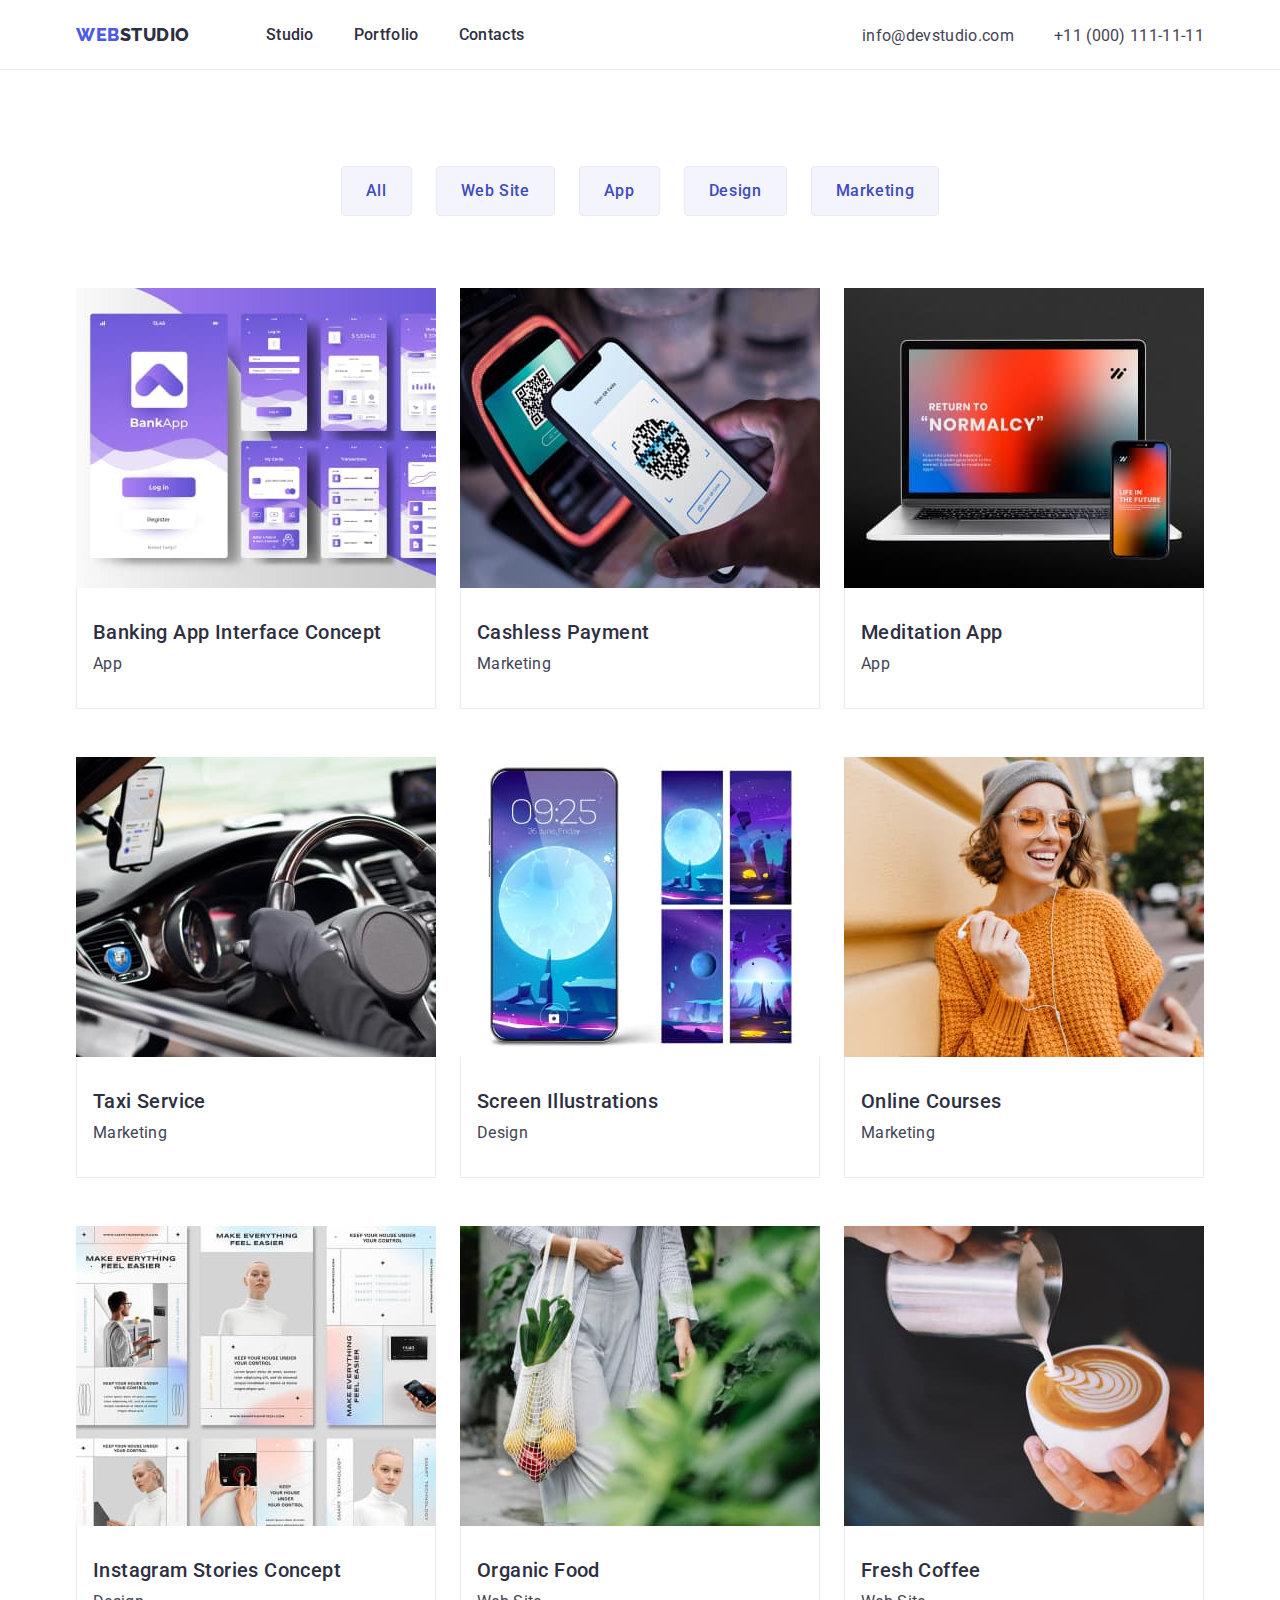
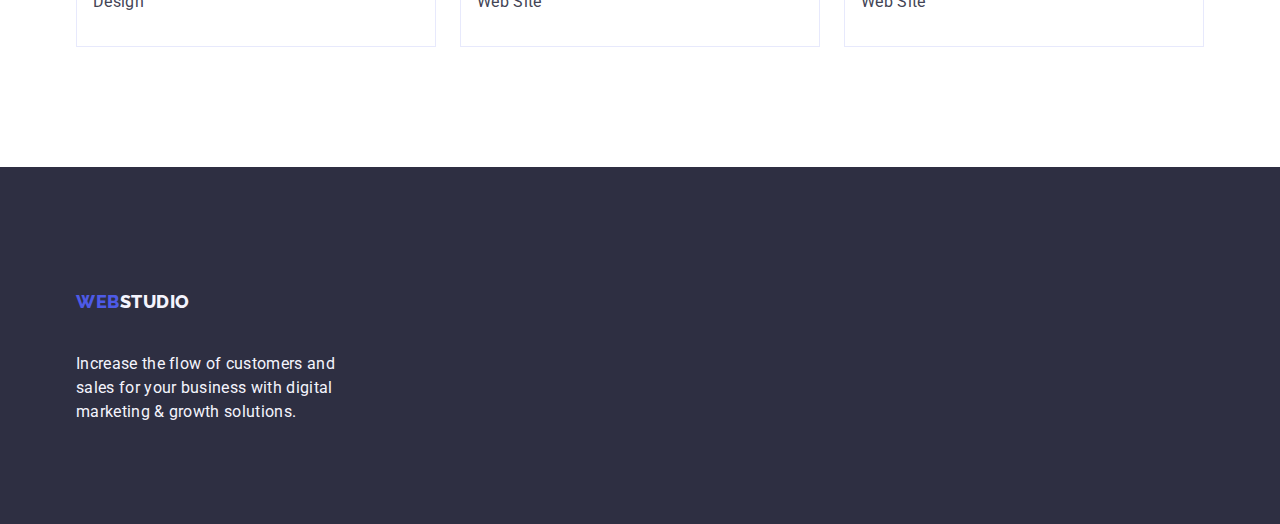
==== portfolio.html @ 2bf7cf78 "Initial commit" ====
<!DOCTYPE html>
<html lang="en">
<head>
    <meta charset="UTF-8">
    <meta name="viewport" content="width=device-width, initial-scale=1.0">
    <title>Document</title>
    <link rel="stylesheet" href="https://cdnjs.cloudflare.com/ajax/libs/modern-normalize/2.0.0/modern-normalize.min.css">
    <link rel="preconnect" href="https://fonts.googleapis.com">
    <link rel="preconnect" href="https://fonts.gstatic.com" crossorigin>
    <link rel="stylesheet" href="./css/styles.css">
    <link href="https://fonts.googleapis.com/css2?family=Raleway:wght@700&family=Roboto:wght@400;500;700;900&display=swap" rel="stylesheet">
</head>
<body>

    <header class="header">
        <div class="header-div container">
            <nav class="nav">
                <a href="./" class="logo link">Web<span class="span">Studio</span></a>
                <ul class="list-header">
                    <li><a href="./index.html" class="first link">Studio</a></li>
                    <li><a href="./portfolio.html" class="first link">Portfolio</a></li>
                    <li><a href="" class="first link">Contacts</a></li>
                </ul>
            </nav>
            <address class="address">
                <ul class="list-header">
                    <li><a href="mailto:info@devstudio.com" class="contact link">info@devstudio.com</a></li>
                    <li><a href="tel:+110001111111" class="contact link">+11 (000) 111-11-11</a></li>
                </ul>
            </address>
        </div>
    </header>
   <main>
    <section class="section-portfolio">
        <div class="container">
        <h1 class="visually-hidden">123</h1>
    <ul class="list-one-p">
        <li><button type="button" class="button-p">All</button></li>
        <li><button type="button" class="button-p">Web Site</button></li>
        <li><button type="button" class="button-p">App</button></li>
        <li><button type="button" class="button-p">Design</button></li>
        <li><button type="button" class="button-p">Marketing</button></li>
    </ul>

    <ul class="list-two-p">
        <li class="li-portfolio"><a href="" class="link"><img src="./images/portfolio/portfolio1.jpg" alt="purple page with login to bank" width="360" height="300"><div class="portfolio-div"><h2 class="heading-portfolio">Banking App Interface Concept</h2><p class="paragraph-portfolio">App</p></div></a></li>
        <li class="li-portfolio"><a href="" class="link"><img src="./images/portfolio/portfolio2.jpg" alt="payment by phone via barcode" width="360" height="300"><div class="portfolio-div"><h2 class="heading-portfolio">Cashless Payment</h2><p class="paragraph-portfolio">Marketing</p></div></a></li>
        <li class="li-portfolio"><a href="" class="link"><img src="./images/portfolio/portfolio3.jpg" alt="laptop with red wallpaper" width="360" height="300"><div class="portfolio-div"><h2 class="heading-portfolio">Meditation App</h2><p class="paragraph-portfolio">App</p></div></a></li>
        <li class="li-portfolio"><a href="" class="link"><img src="./images/portfolio/portfolio4.jpg" alt="taxi car with GPS" width="360" height="300"><div class="portfolio-div"><h2 class="heading-portfolio">Taxi Service</h2><p class="paragraph-portfolio">Marketing</p></div></a></li>
        <li class="li-portfolio"><a href="" class="link"><img src="./images/portfolio/portfolio5.jpg" alt="smartphone with the moon on the wallpaper" width="360" height="300"><div class="portfolio-div"><h2 class="heading-portfolio">Screen Illustrations</h2><p class="paragraph-portfolio">Design</p></div></a></li>
        <li class="li-portfolio"><a href="" class="link"><img src="./images/portfolio/portfolio6.jpg" alt="smiling girl in orange sweater" width="360" height="300"><div class="portfolio-div"><h2 class="heading-portfolio">Online Courses</h2><p class="paragraph-portfolio">Marketing</p></div></a></li>
        <li class="li-portfolio"><a href="" class="link"><img src="./images/portfolio/portfolio7.jpg" alt="instagram stories concept" width="360" height="300"><div class="portfolio-div"><h2 class="heading-portfolio">Instagram Stories Concept</h2><p class="paragraph-portfolio">Design</p></div></a></li>
        <li class="li-portfolio"><a href="" class="link"><img src="./images/portfolio/portfolio8.jpg" alt="girl dressed in white with a bag of vegetables" width="360" height="300"><div class="portfolio-div"><h2 class="heading-portfolio">Organic Food</h2><p class="paragraph-portfolio">Web Site</p></div></a></li>
        <li class="li-portfolio"><a href="" class="link"><img src="./images/portfolio/portfolio9.jpg" alt="pouring milk into coffee" width="360" height="300"><div class="portfolio-div"><h2 class="heading-portfolio">Fresh Coffee</h2><p class="paragraph-portfolio">Web Site</p></div></a></li>
    </ul>
        </div>
    </section>
</main>
    <footer class="footer">
        <div class="container">
            <a href="/" class="logo link link-footer">Web<span class="span-footer">Studio</span></a>
            <p class="footer-paragraph">Increase the flow of customers and sales for your business with digital marketing &
                growth solutions.</p>
        </div>
    </footer>
     </body>
</html>
---- css/styles.css ----
:root {
--color-logo:#4d5ae5;
--color-section1:#2e2f42;
--color-footer:#F4F4FD;
--color-paragraph:#434455;
--color-portfolio:#e7e9fc;
--color-menu-p:#404BBF;
}
body{
  font-family:"Roboto", sans-serif;
  color: #434455;
  background-color: #FFFFFF;
}
ul,
ol {
  list-style: none;
  margin: 0;
  padding-left: 0;
}
* {
  margin: 0;
  padding: 0;
}
.container {
  margin: 0 auto;
  padding: 0 15px;
  max-width: 1158px;
}
.list {
  list-style: none;
  margin: 0;
  padding-left: 0;
}
.list-header{
  display: flex;
  gap: 40px;
}
.list-one-p{
justify-content: center;
display: flex;
gap: 24px;
margin-bottom: 72px;
}
.list-two-p{
  display: flex;
  flex-wrap:wrap;
  column-gap: 24px;
  row-gap:48px;
}
.logo{
font-family: "Raleway", sans-serif;
font-weight: 800;
font-size: 18px;
line-height: 1.17;
letter-spacing: 0.03em;
text-transform: uppercase;
color: var(--color-logo);
margin-right: 76px;
}
.li-portfolio{
  width: calc((100% - 48px)/3);
}
.section-two-list{
  gap: 24px;
  display: flex;
}
.section-three-list{
  display: flex;
  gap: 24px;
}
.section-two-li{
  width: calc((100% - 72px)/4);
}
.section-threeli{
  width: calc((100% - 48px)/3);
}
.section-three{
  padding-bottom: 120px;
}
.first:hover{
  color:#404bbf;
}
.first:focus{
  color:#404bbf;
}
.first{
  font-weight: 500;
  font-size: 16px;
  line-height: 1.5;
  letter-spacing: 0.02em;
  color:#2e2f42;
}
.li-one{
  background-color: #FFFFFF;
}
.address{
  font-style: normal;
  margin-top: 24px;
  margin-left: auto;
}
.heading-three{
  font-size: 36px;
  line-height: 1.11;
  text-align: center;
  letter-spacing: 0.02em;
  text-transform: capitalize;
  color:#2e2f42;
  margin-bottom: 72px;
}
.span{
  color: #2e2f42;
}
.span-footer{
color:#f4f4fd;
}
.footer-paragraph{
  line-height: 1.5;
  color: var(--color-footer);
  letter-spacing: 0.02em; 
  max-width: 264px;
}
.link{
  text-decoration: none; 
  padding: 24px 0;
}
.link-footer{
  display: inline-block;
  margin-bottom: 16px;
}
.contact{
  font-size: 16px;
  line-height: 1.5;
  letter-spacing: 0.02em;
  color:#434455;
  text-decoration: none;
}
.contact:hover{
  color:#404bbf
}
.contact:focus{
  color:#404bbf;
}
.filter-button :hover
.filter-button :focus{
background-color: var(--color-example);
}
.section-first{
  background-color: var(--color-section1);
  padding: 188px 0;
}
.section-second{
  padding: 120px 0;
}
.section-four{
  background-color: #F4F4FD;
  padding: 120px 0;
}
.section-four-li{
  width: calc((100%-72px)/4);
  border-radius: 0px 0px 4px 4px;
}
.section-four-list{
  display: flex;
  gap: 24px;
}
.section-portfolio{
  padding-top: 96px;
  padding-bottom: 120px;
} 

.heading-one{
  font-size: 56px;
  line-height: 1.07;
  text-align: center;
  letter-spacing: 0.02em;
  color: #FFFFFF;
  max-width: 496px;
  margin: 0 auto;
}
.heading-two{
  font-weight: 500;
  font-size: 20px;
  line-height: 1.2;
  letter-spacing: 0.02em;
  color:#2e2f42;
  margin-bottom: 8px;
}
.heading-four{
  font-size: 36px;
  line-height: 1.11;
  text-align: center;
  letter-spacing: 0.02em;
  text-transform: capitalize;
  color:#2e2f42;
  margin-bottom: 72px;

}
.heading-fife{
  font-weight: 500;
  font-size: 20px;
  line-height: 1.2;
  letter-spacing: 0.02em;
  color:#2e2f42;
  text-align: center;
  margin-bottom: 8px;
}
.heading-portfolio{
  font-weight: 500;
  font-size: 20px;
  line-height: 1.2;
  letter-spacing: 0.02em;
  color: var(--color-section1);
  margin-bottom: 8px;
}
.paragraph-one{
  font-size: 16px;
  line-height: 1.5;
  letter-spacing: 0.02em;
}
.paragraph-two{
font-size: 16px;
line-height: 1.5;
letter-spacing: 0.02em;
text-align: center;
}
.paragraph-portfolio{
  font-size: 16px;
  line-height: 1.5;
  letter-spacing: 0.02em;
  color: var(--color-paragraph);
}
.button{
  background-color: var(--color-logo);
  font-family: "Roboto",sans-serif;
  font-weight: 500;
  font-size: 16px;
  line-height: 1.5;
  letter-spacing: 0.04em;
  color: #FFFFFF;
  cursor: pointer;
  display: block;
  min-width: 169px;
  height: 56px;
  border: none;
  border-radius: 4px;
  margin: 0 auto;
  margin-top: 60px;
}
.button:hover{
  background-color: #404BBF;
}
.button:focus{
  background-color: #404BBF;
}

.filter-button{
font-family: "Roboto",sans-serif;
font-weight: 500;
font-size:16px;
line-height: 1.5;
letter-spacing: 0.04em;
color: var(--color-logo);
background-color: var(--color-footer);
cursor: pointer;
}
.filter-button:hover{
  color:#FFFFFF;
  background-color: #404BBF;
}
.filter-button:focus{
  color:#FFFFFF;
  background-color: #404BBF;
}
.button-p{
  padding: 12px 24px;
  border: 1px solid var(--color-portfolio);
  border-radius: 4px;
  cursor: pointer;
  color: var(--color-menu-p);
  background-color: var(--color-footer);
  font-family: "Roboto",sans-serif;
  font-weight: 500;
  font-size: 16px;
  line-height: 24px;
  letter-spacing: 0.04em;
  text-align: center;
}
.button-p:hover{
  border: 1px solid transparent;
  background-color: var(--color-menu-p);
  color: #FFFFFF;
}
.button-p:focus{
  border: 1px solid transparent;
}
.footer{
  background-color: #2e2f42;
  padding: 100px 0;
}
img{
  display: block;
}
.header{
  border-bottom: 1px solid #e7e9fc;
}
.header-div{
  display: flex;
  width:1158px;
  margin:0 auto;
  padding: 0 15px;
}
.nav{
  display: flex;
  align-items: center;
}
.visually-hidden{
  position: absolute;
  width: 1px;
  height: 1px;
  margin: -1px;
  border: 0;
  padding: 0;
  white-space: nowrap;
  clip-path: inset(100%);
  clip: rect(0 0 0 0);
  overflow: hidden;
}
.div-four{
padding: 32px 0px;
background-color: #FFFFFF;
border-radius: 0px 0px 4px 4px;
gap: 32px;
}
.portfolio-div{
  padding: 32px 16px;
  border: 1px solid var(--color-portfolio);
  border-top: none;
}
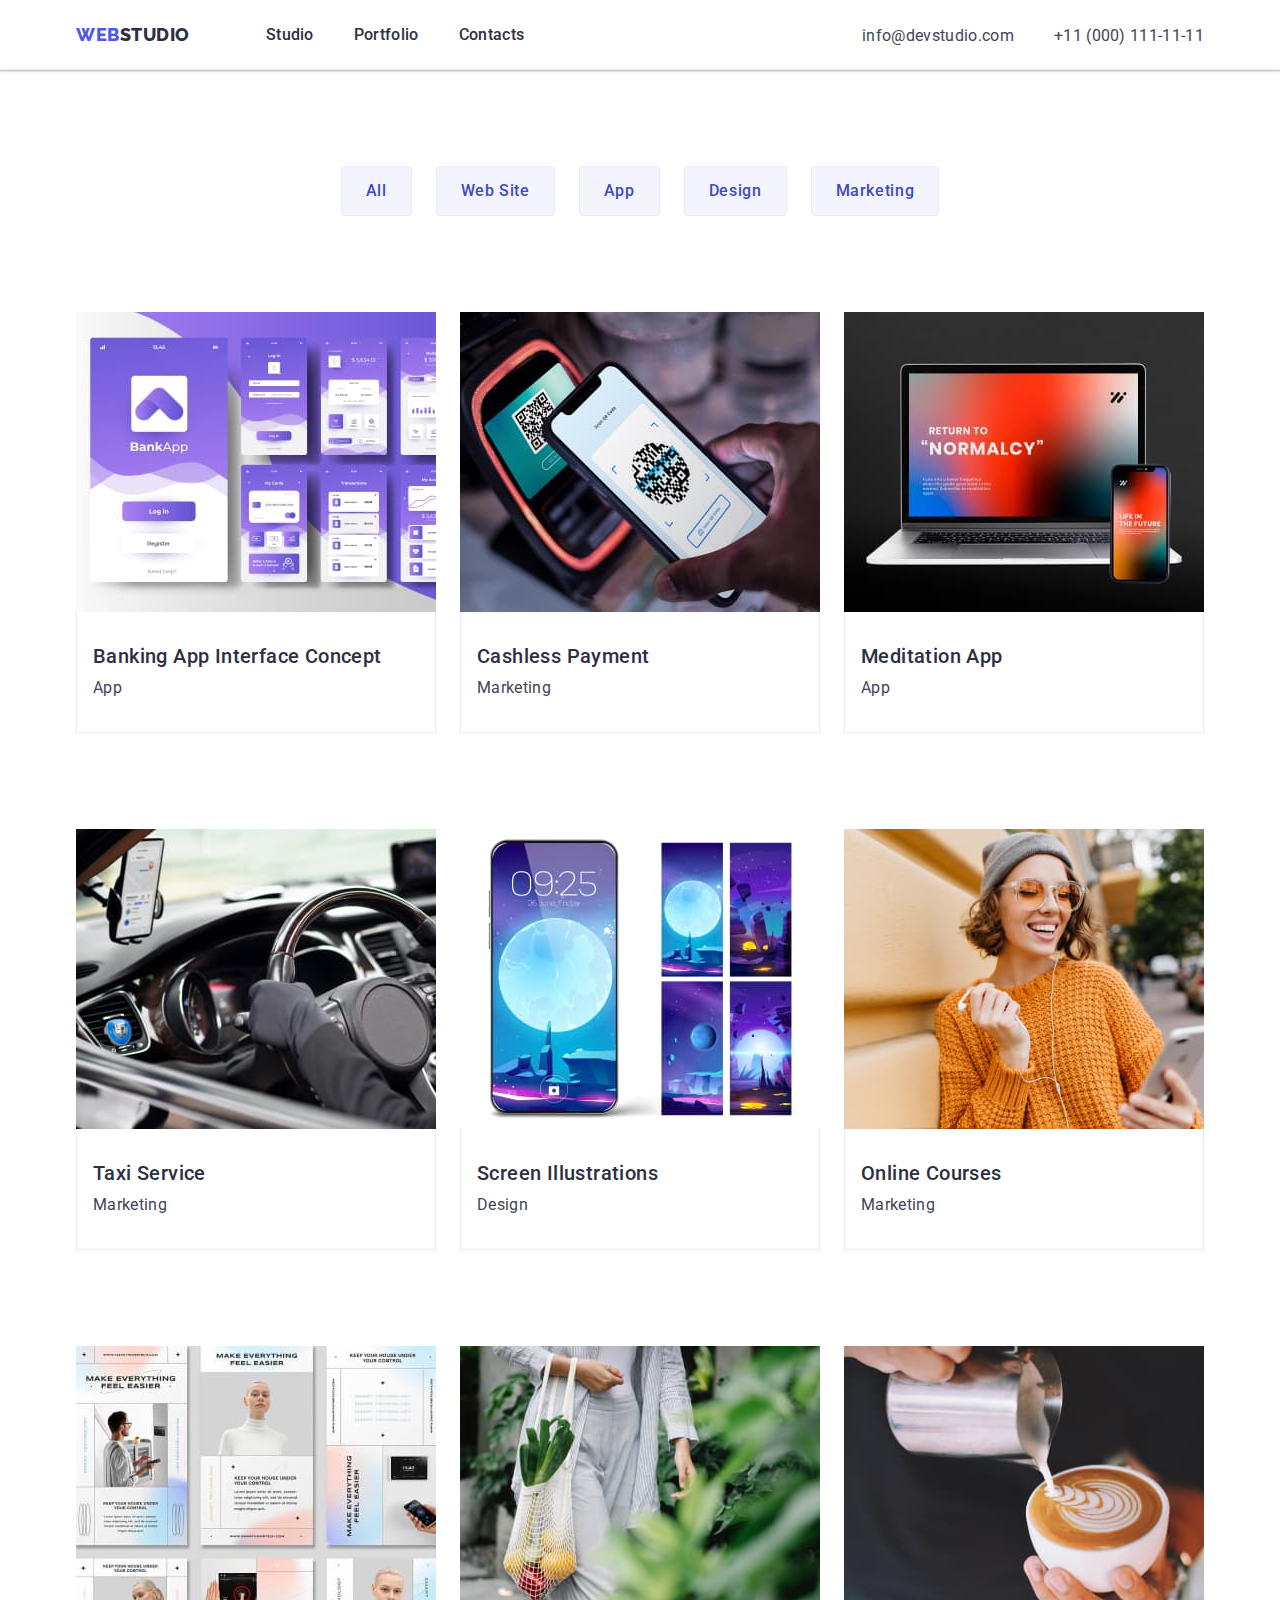
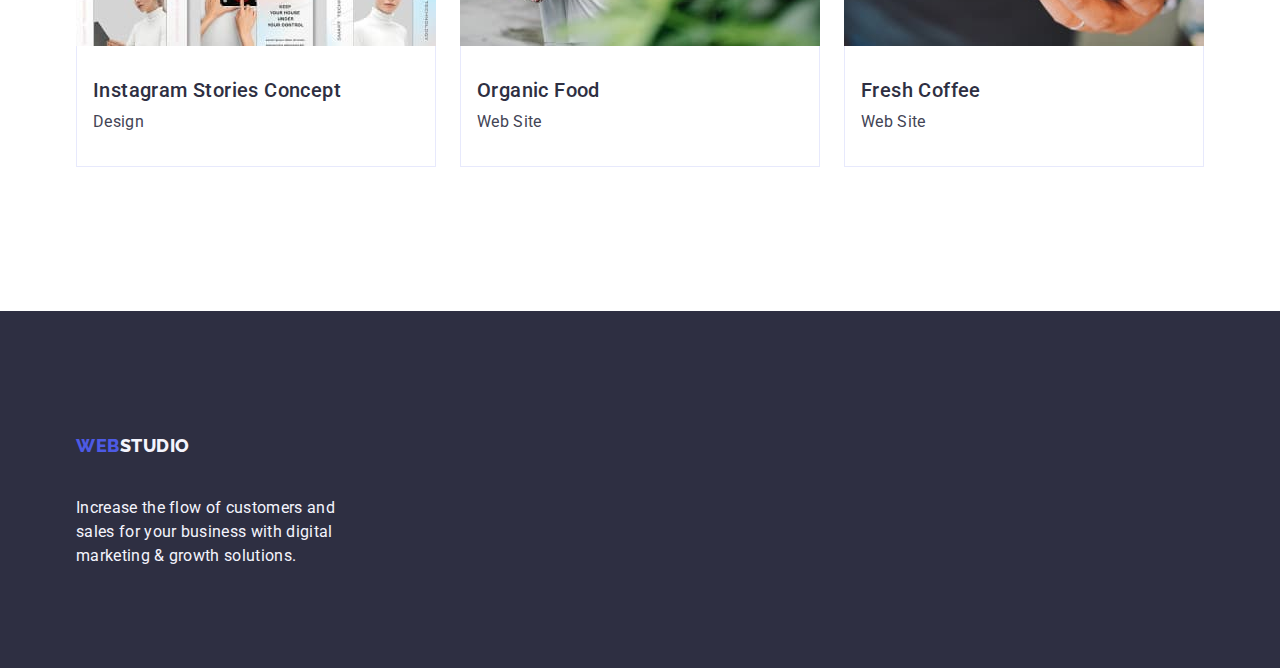
==== commit 5a050ea2: "122" ====
--- a/portfolio.html
+++ b/portfolio.html
@@ -43,15 +43,15 @@
     </ul>
 
     <ul class="list-two-p">
-        <li class="li-portfolio"><a href="" class="link"><img src="./images/portfolio/portfolio1.jpg" alt="purple page with login to bank" width="360" height="300"><div class="portfolio-div"><h2 class="heading-portfolio">Banking App Interface Concept</h2><p class="paragraph-portfolio">App</p></div></a></li>
-        <li class="li-portfolio"><a href="" class="link"><img src="./images/portfolio/portfolio2.jpg" alt="payment by phone via barcode" width="360" height="300"><div class="portfolio-div"><h2 class="heading-portfolio">Cashless Payment</h2><p class="paragraph-portfolio">Marketing</p></div></a></li>
-        <li class="li-portfolio"><a href="" class="link"><img src="./images/portfolio/portfolio3.jpg" alt="laptop with red wallpaper" width="360" height="300"><div class="portfolio-div"><h2 class="heading-portfolio">Meditation App</h2><p class="paragraph-portfolio">App</p></div></a></li>
-        <li class="li-portfolio"><a href="" class="link"><img src="./images/portfolio/portfolio4.jpg" alt="taxi car with GPS" width="360" height="300"><div class="portfolio-div"><h2 class="heading-portfolio">Taxi Service</h2><p class="paragraph-portfolio">Marketing</p></div></a></li>
-        <li class="li-portfolio"><a href="" class="link"><img src="./images/portfolio/portfolio5.jpg" alt="smartphone with the moon on the wallpaper" width="360" height="300"><div class="portfolio-div"><h2 class="heading-portfolio">Screen Illustrations</h2><p class="paragraph-portfolio">Design</p></div></a></li>
-        <li class="li-portfolio"><a href="" class="link"><img src="./images/portfolio/portfolio6.jpg" alt="smiling girl in orange sweater" width="360" height="300"><div class="portfolio-div"><h2 class="heading-portfolio">Online Courses</h2><p class="paragraph-portfolio">Marketing</p></div></a></li>
-        <li class="li-portfolio"><a href="" class="link"><img src="./images/portfolio/portfolio7.jpg" alt="instagram stories concept" width="360" height="300"><div class="portfolio-div"><h2 class="heading-portfolio">Instagram Stories Concept</h2><p class="paragraph-portfolio">Design</p></div></a></li>
-        <li class="li-portfolio"><a href="" class="link"><img src="./images/portfolio/portfolio8.jpg" alt="girl dressed in white with a bag of vegetables" width="360" height="300"><div class="portfolio-div"><h2 class="heading-portfolio">Organic Food</h2><p class="paragraph-portfolio">Web Site</p></div></a></li>
-        <li class="li-portfolio"><a href="" class="link"><img src="./images/portfolio/portfolio9.jpg" alt="pouring milk into coffee" width="360" height="300"><div class="portfolio-div"><h2 class="heading-portfolio">Fresh Coffee</h2><p class="paragraph-portfolio">Web Site</p></div></a></li>
+        <li class="li-portfolio"><a href="" class="link link-p"><img src="./images/portfolio/portfolio1.jpg" alt="purple page with login to bank" width="360" height="300"><div class="portfolio-div"><h2 class="heading-portfolio">Banking App Interface Concept</h2><p class="paragraph-portfolio">App</p></div></a></li>
+        <li class="li-portfolio"><a href="" class="link link-p"><img src="./images/portfolio/portfolio2.jpg" alt="payment by phone via barcode" width="360" height="300"><div class="portfolio-div"><h2 class="heading-portfolio">Cashless Payment</h2><p class="paragraph-portfolio">Marketing</p></div></a></li>
+        <li class="li-portfolio"><a href="" class="link link-p"><img src="./images/portfolio/portfolio3.jpg" alt="laptop with red wallpaper" width="360" height="300"><div class="portfolio-div"><h2 class="heading-portfolio">Meditation App</h2><p class="paragraph-portfolio">App</p></div></a></li>
+        <li class="li-portfolio"><a href="" class="link link-p"><img src="./images/portfolio/portfolio4.jpg" alt="taxi car with GPS" width="360" height="300"><div class="portfolio-div"><h2 class="heading-portfolio">Taxi Service</h2><p class="paragraph-portfolio">Marketing</p></div></a></li>
+        <li class="li-portfolio"><a href="" class="link link-p"><img src="./images/portfolio/portfolio5.jpg" alt="smartphone with the moon on the wallpaper" width="360" height="300"><div class="portfolio-div"><h2 class="heading-portfolio">Screen Illustrations</h2><p class="paragraph-portfolio">Design</p></div></a></li>
+        <li class="li-portfolio"><a href="" class="link link-p"><img src="./images/portfolio/portfolio6.jpg" alt="smiling girl in orange sweater" width="360" height="300"><div class="portfolio-div"><h2 class="heading-portfolio">Online Courses</h2><p class="paragraph-portfolio">Marketing</p></div></a></li>
+        <li class="li-portfolio"><a href="" class="link link-p"><img src="./images/portfolio/portfolio7.jpg" alt="instagram stories concept" width="360" height="300"><div class="portfolio-div"><h2 class="heading-portfolio">Instagram Stories Concept</h2><p class="paragraph-portfolio">Design</p></div></a></li>
+        <li class="li-portfolio"><a href="" class="link link-p"><img src="./images/portfolio/portfolio8.jpg" alt="girl dressed in white with a bag of vegetables" width="360" height="300"><div class="portfolio-div"><h2 class="heading-portfolio">Organic Food</h2><p class="paragraph-portfolio">Web Site</p></div></a></li>
+        <li class="li-portfolio"><a href="" class="link link-p"><img src="./images/portfolio/portfolio9.jpg" alt="pouring milk into coffee" width="360" height="300"><div class="portfolio-div"><h2 class="heading-portfolio">Fresh Coffee</h2><p class="paragraph-portfolio">Web Site</p></div></a></li>
     </ul>
         </div>
     </section>
--- a/css/styles.css
+++ b/css/styles.css
@@ -5,6 +5,8 @@
 --color-paragraph:#434455;
 --color-portfolio:#e7e9fc;
 --color-menu-p:#404BBF;
+--section-fife:#8e8f99;
+--color-footer-div:#FFFFFF;
 }
 body{
   font-family:"Roboto", sans-serif;
@@ -147,6 +149,12 @@
 .section-first{
   background-color: var(--color-section1);
   padding: 188px 0;
+  background-image: linear-gradient(rgba(46, 47, 66, 0.7), rgba(46, 47, 66, 0.7)), url(../images/img-name.jpg);
+  max-width: 1440px;
+  background-repeat: no-repeat;
+  background-position: center;
+  background-size: cover;
+  margin: 0 auto;
 }
 .section-second{
   padding: 120px 0;
@@ -158,6 +166,9 @@
 .section-four-li{
   width: calc((100%-72px)/4);
   border-radius: 0px 0px 4px 4px;
+  box-shadow: 0px 1px 6px rgba(46, 47, 66, 0.08),
+    0px 1px 1px rgba(46, 47, 66, 0.16),
+    0px 2px 1px rgba(46, 47, 66, 0.08);
 }
 .section-four-list{
   display: flex;
@@ -289,9 +300,15 @@
   border: 1px solid transparent;
   background-color: var(--color-menu-p);
   color: #FFFFFF;
+  box-shadow: 0px 3px 1px rgba(0, 0, 0, 0.1),
+    0px 2px 1px rgba(0, 0, 0, 0.08),
+    0px 2px 2px rgba(0, 0, 0, 0.12);;
 }
 .button-p:focus{
   border: 1px solid transparent;
+  box-shadow: 0px 3px 1px rgba(0, 0, 0, 0.1),
+    0px 2px 1px rgba(0, 0, 0, 0.08),
+    0px 2px 2px rgba(0, 0, 0, 0.12);;
 }
 .footer{
   background-color: #2e2f42;
@@ -302,6 +319,9 @@
 }
 .header{
   border-bottom: 1px solid #e7e9fc;
+  box-shadow: 0px 2px 1px rgba(46, 47, 66, 0.08),
+    0px 1px 1px rgba(46, 47, 66, 0.16),
+    0px 1px 6px rgba(46, 47, 66, 0.08);
 }
 .header-div{
   display: flex;
@@ -336,3 +356,97 @@
   border: 1px solid var(--color-portfolio);
   border-top: none;
 }
+.div-section-two{
+  display: flex;
+  align-items: center;
+  justify-content: center;
+  height: 112px;
+  background-color: #f4f4fd;
+  border-radius: 4px;
+  margin-bottom: 8px;
+}
+.section-four-svg{
+display: flex;
+justify-content: center;
+gap: 24px;
+}
+.section-four-svg-li{
+  width: 40px;
+  height: 40px;
+  margin-top: 10px;
+}
+.link-svg{
+  width: 100%;
+  height: 100%;
+  background-color: var(--color-logo);
+  border-radius: 50%;
+  display: flex;
+  align-items: center;
+  justify-content: center;
+}
+.link-svg:hover{
+  background-color: #404bbf;
+}
+.link-svg:focus{
+background-color: #404bbf;
+}
+.svg-li{
+  fill: var(--color-footer);
+}
+.section-five{
+  padding-top: 120px;
+  padding-bottom: 120px;
+}
+.heading-fife-s{
+  font-size: 36px;
+  line-height: 1.11;
+  color: var(--color-section1);
+  margin-bottom: 72px;
+  text-align: center;
+}
+.ul-section-fife{
+  display: flex;
+  gap: 24px;
+}
+.li-fife-section{
+  width: calc((100% - 120px) /6 );
+  height: 88px;
+}
+.link-section-fife{
+  width: 100%;
+  height: 100%;
+  border: 1px solid #8e8f99;
+  border-radius: 4px;
+  display: flex;
+  align-items: center;
+  justify-content: center;
+  color: var(--section-fife);
+}
+.link-section-fife:hover{
+  border-color: #404bbf;
+  color: #404bbf;
+}
+.link-section-fife:focus{
+  border-color: #404bbf;
+  color: #404bbf;
+}
+.svg-section-fife{
+  fill: currentColor;
+}
+.div-footer{
+  display: flex;
+  align-items: baseline;
+}
+.link-p{
+  display: block;
+}
+.link-p:hover{
+  box-shadow: 0px 1px 6px rgba(46, 47, 66, 0.08),
+    0px 1px 1px rgba(46, 47, 66, 0.16),
+    0px 2px 1px rgba(46, 47, 66, 0.08);;
+}
+.link-p:focus{
+  box-shadow: 0px 1px 6px rgba(46, 47, 66, 0.08),
+    0px 1px 1px rgba(46, 47, 66, 0.16),
+    0px 2px 1px rgba(46, 47, 66, 0.08);;
+}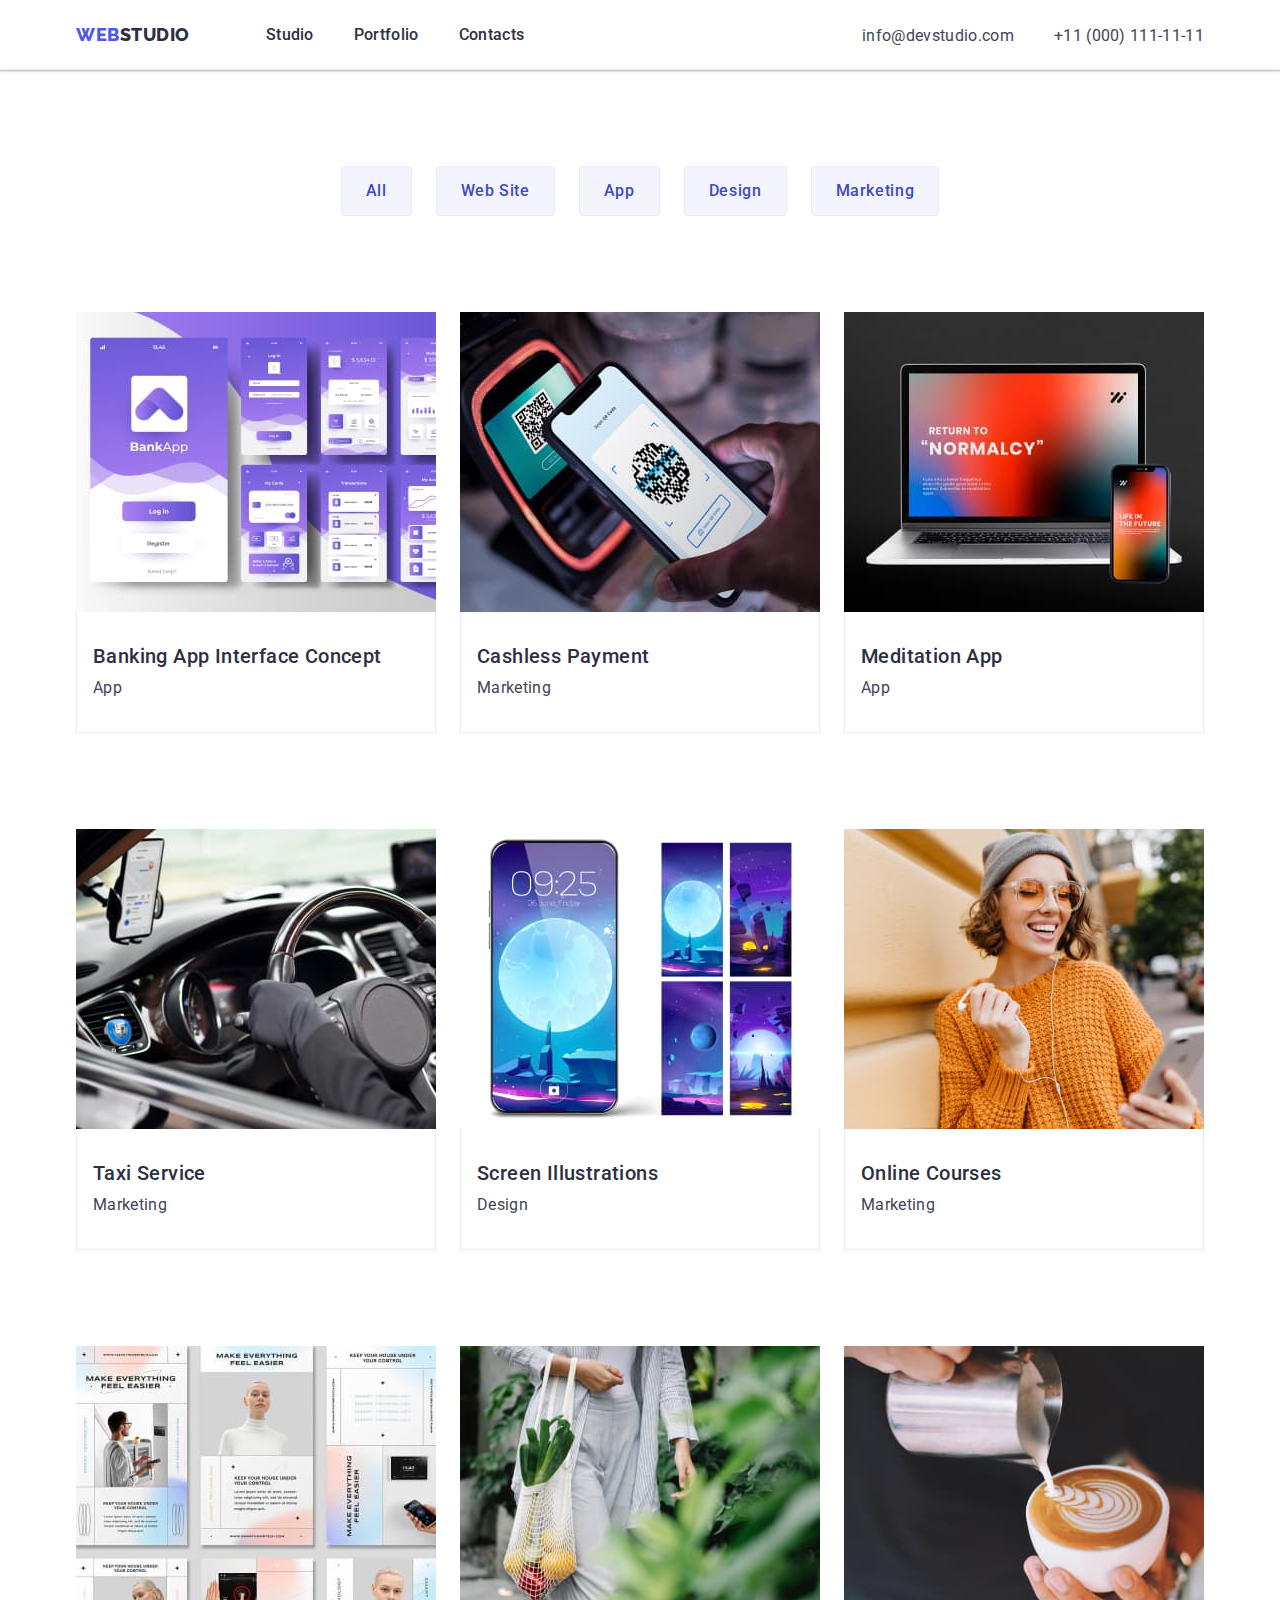
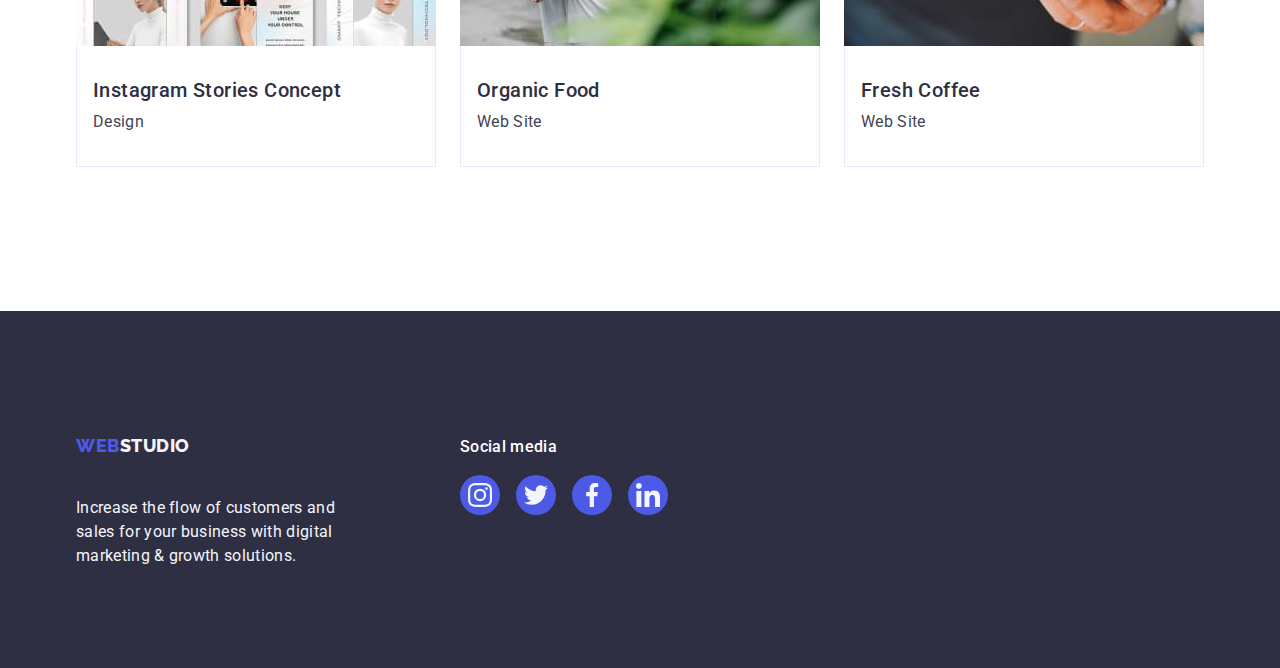
==== commit 5d0f9933: "123" ====
--- a/portfolio.html
+++ b/portfolio.html
@@ -57,10 +57,41 @@
     </section>
 </main>
     <footer class="footer">
-        <div class="container">
-            <a href="/" class="logo link link-footer">Web<span class="span-footer">Studio</span></a>
-            <p class="footer-paragraph">Increase the flow of customers and sales for your business with digital marketing &
-                growth solutions.</p>
+        <div class="container div-footer-main">
+            <div class="div-footer-one">
+                <a href="/" class="logo link link-footer">Web<span class="span-footer">Studio</span></a>
+                <p class="footer-paragraph">Increase the flow of customers and sales for your business with digital
+                    marketing & growth solutions.</p>
+            </div>
+            <div>
+                <p class="paragraph-footer-one">Social media</p>
+                <ul class="ul-footer">
+                    <li class="li-footer"><a href="" class="link-footer-ul">
+                            <svg width="24" height="24" class="svg-footer">
+                                <use href="./images/icons.svg#icon-instagram-2">
+                                </use>
+                            </svg>
+                        </a></li>
+                    <li class="li-footer"><a href="" class="link-footer-ul">
+                            <svg width="24" height="24" class="svg-footer">
+                                <use href="./images/icons.svg#icon-twitter-1">
+                                </use>
+                            </svg>
+                        </a></li>
+                    <li class="li-footer"><a href="" class="link-footer-ul">
+                            <svg width="24" height="24" class="svg-footer">
+                                <use href="./images/icons.svg#icon-facebook-1">
+                                </use>
+                            </svg>
+                        </a></li>
+                    <li class="li-footer"><a href="" class="link-footer-ul">
+                            <svg width="24" height="24" class="svg-footer">
+                                <use href="./images/icons.svg#icon-linkedin-1">
+                                </use>
+                            </svg>
+                        </a></li>
+                </ul>
+            </div>
         </div>
     </footer>
      </body>
--- a/css/styles.css
+++ b/css/styles.css
@@ -433,7 +433,7 @@
 .svg-section-fife{
   fill: currentColor;
 }
-.div-footer{
+.div-footer-main{
   display: flex;
   align-items: baseline;
 }
@@ -449,4 +449,41 @@
   box-shadow: 0px 1px 6px rgba(46, 47, 66, 0.08),
     0px 1px 1px rgba(46, 47, 66, 0.16),
     0px 2px 1px rgba(46, 47, 66, 0.08);;
+}
+.div-footer-one{
+  margin-right: 120px;
+}
+.paragraph-footer-one{
+  font-weight: 500;
+  font-size: 16px;
+  line-height: 1.5;
+  letter-spacing: 0.02em;
+  color: var(--color-footer-div);
+  margin-bottom: 16px;
+}
+.ul-footer{
+  display: flex;
+  gap: 16px;
+}
+.li-footer{
+  height: 40px;
+  width: 40px;
+}
+.link-footer-ul{
+  width: 100%;
+  height: 100%;
+  background-color: var(--color-logo);
+  border-radius: 50%;
+  display: flex;
+  align-items: center;
+  justify-content: center;
+}
+.link-footer-ul:hover{
+  background-color: #31d0aa;
+}
+.link-footer-ul:focus{
+  background-color: #31d0aa;
+}
+.svg-footer{
+  fill: var(--color-footer);
 }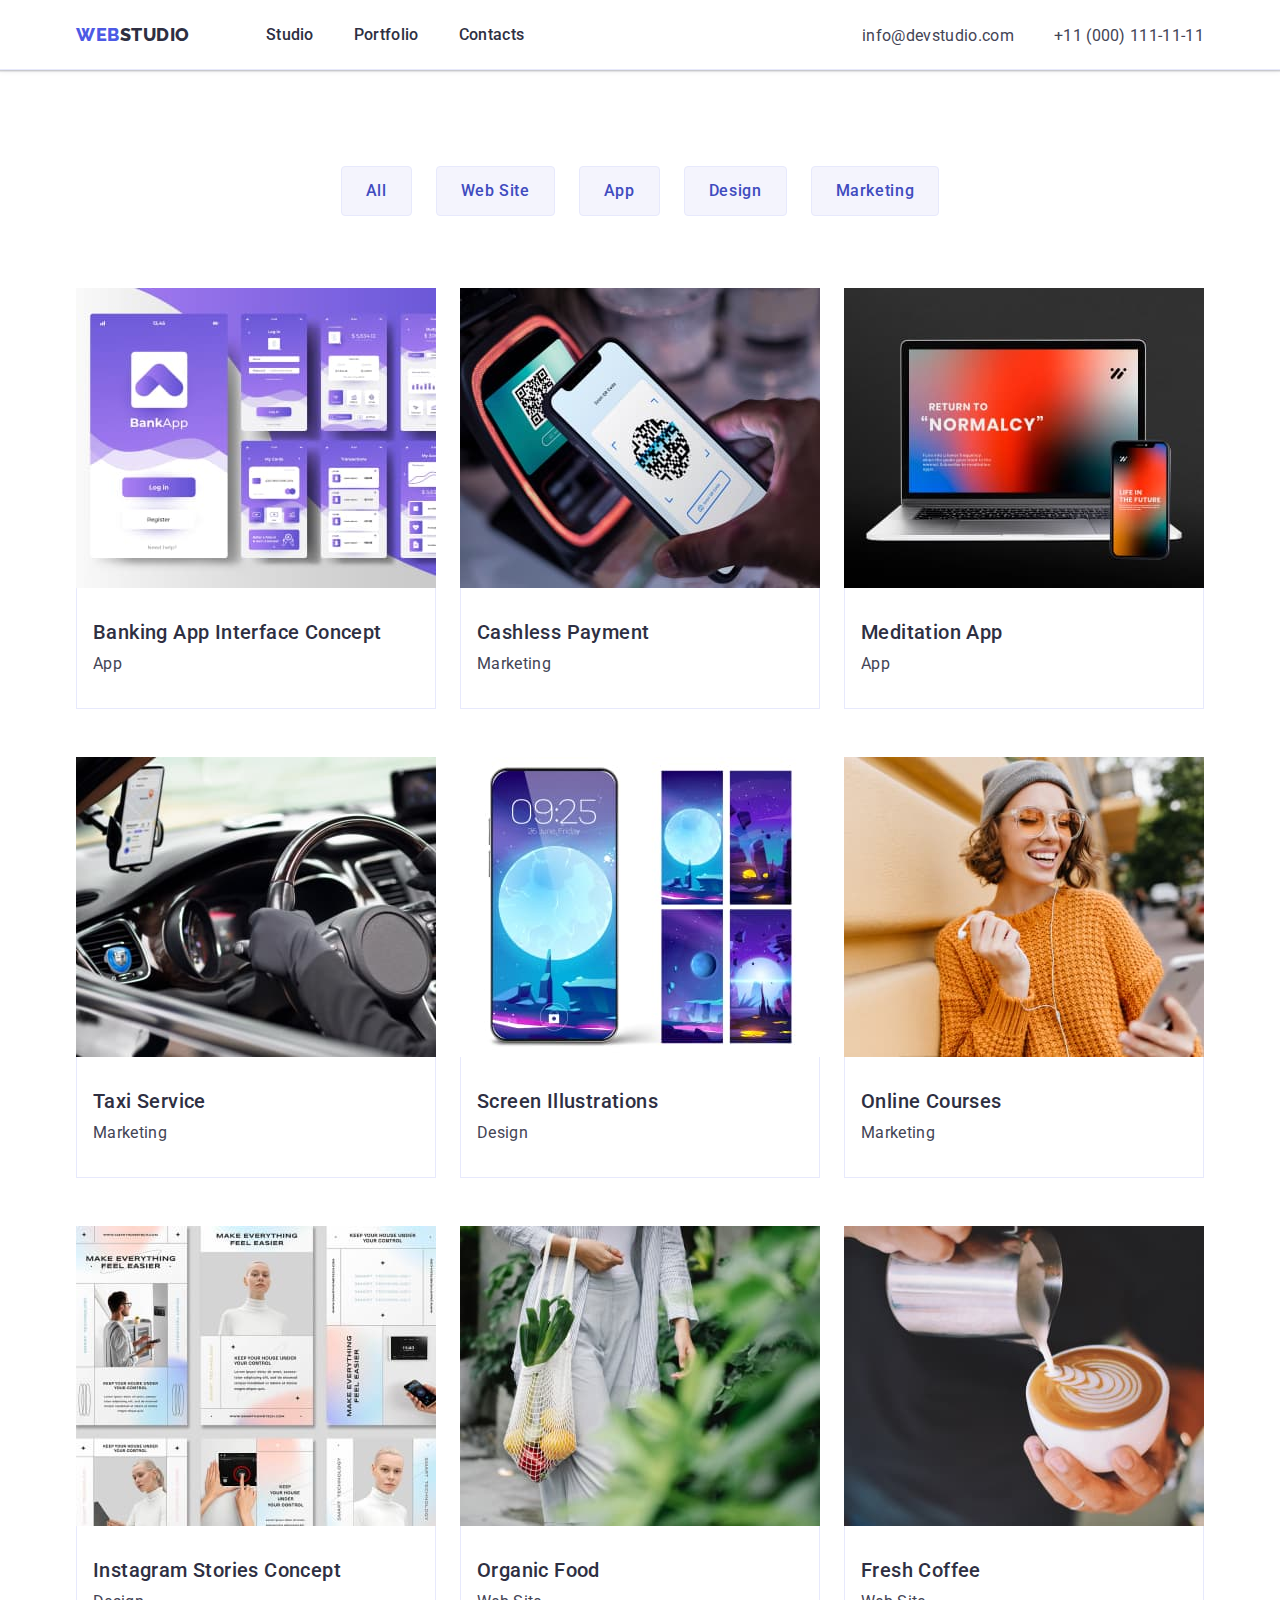
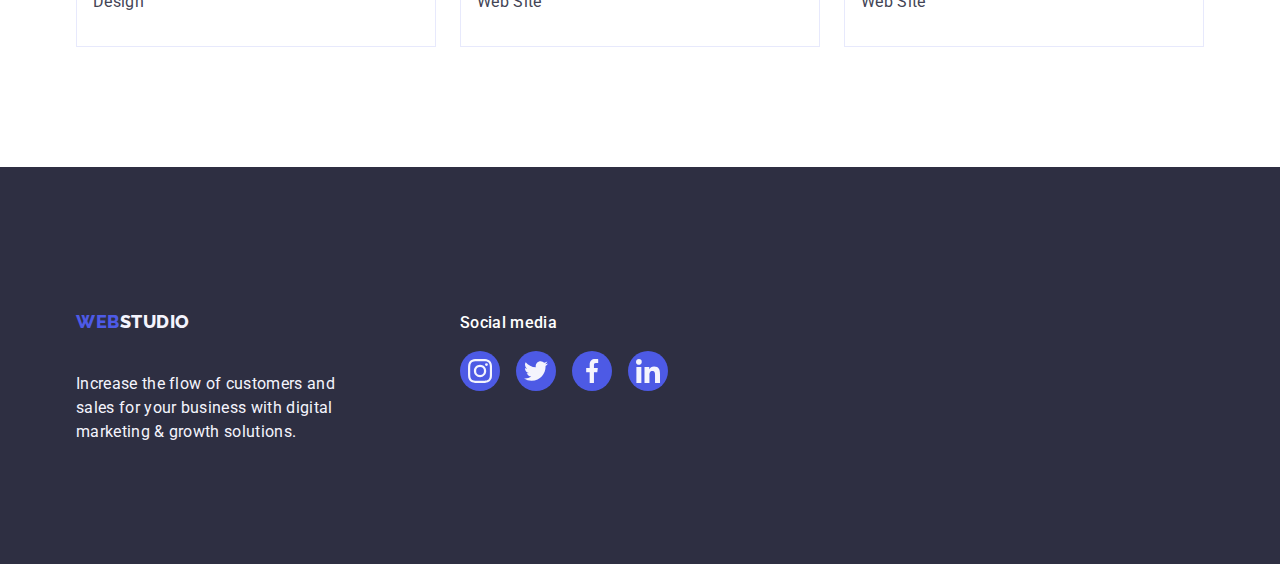
==== commit 41e4a966: "portfolio padding" ====
--- a/portfolio.html
+++ b/portfolio.html
@@ -43,15 +43,15 @@
     </ul>
 
     <ul class="list-two-p">
-        <li class="li-portfolio"><a href="" class="link link-p"><img src="./images/portfolio/portfolio1.jpg" alt="purple page with login to bank" width="360" height="300"><div class="portfolio-div"><h2 class="heading-portfolio">Banking App Interface Concept</h2><p class="paragraph-portfolio">App</p></div></a></li>
-        <li class="li-portfolio"><a href="" class="link link-p"><img src="./images/portfolio/portfolio2.jpg" alt="payment by phone via barcode" width="360" height="300"><div class="portfolio-div"><h2 class="heading-portfolio">Cashless Payment</h2><p class="paragraph-portfolio">Marketing</p></div></a></li>
-        <li class="li-portfolio"><a href="" class="link link-p"><img src="./images/portfolio/portfolio3.jpg" alt="laptop with red wallpaper" width="360" height="300"><div class="portfolio-div"><h2 class="heading-portfolio">Meditation App</h2><p class="paragraph-portfolio">App</p></div></a></li>
-        <li class="li-portfolio"><a href="" class="link link-p"><img src="./images/portfolio/portfolio4.jpg" alt="taxi car with GPS" width="360" height="300"><div class="portfolio-div"><h2 class="heading-portfolio">Taxi Service</h2><p class="paragraph-portfolio">Marketing</p></div></a></li>
-        <li class="li-portfolio"><a href="" class="link link-p"><img src="./images/portfolio/portfolio5.jpg" alt="smartphone with the moon on the wallpaper" width="360" height="300"><div class="portfolio-div"><h2 class="heading-portfolio">Screen Illustrations</h2><p class="paragraph-portfolio">Design</p></div></a></li>
-        <li class="li-portfolio"><a href="" class="link link-p"><img src="./images/portfolio/portfolio6.jpg" alt="smiling girl in orange sweater" width="360" height="300"><div class="portfolio-div"><h2 class="heading-portfolio">Online Courses</h2><p class="paragraph-portfolio">Marketing</p></div></a></li>
-        <li class="li-portfolio"><a href="" class="link link-p"><img src="./images/portfolio/portfolio7.jpg" alt="instagram stories concept" width="360" height="300"><div class="portfolio-div"><h2 class="heading-portfolio">Instagram Stories Concept</h2><p class="paragraph-portfolio">Design</p></div></a></li>
-        <li class="li-portfolio"><a href="" class="link link-p"><img src="./images/portfolio/portfolio8.jpg" alt="girl dressed in white with a bag of vegetables" width="360" height="300"><div class="portfolio-div"><h2 class="heading-portfolio">Organic Food</h2><p class="paragraph-portfolio">Web Site</p></div></a></li>
-        <li class="li-portfolio"><a href="" class="link link-p"><img src="./images/portfolio/portfolio9.jpg" alt="pouring milk into coffee" width="360" height="300"><div class="portfolio-div"><h2 class="heading-portfolio">Fresh Coffee</h2><p class="paragraph-portfolio">Web Site</p></div></a></li>
+        <li class="li-portfolio"><a href="" class="link-p"><img src="./images/portfolio/portfolio1.jpg" alt="purple page with login to bank" width="360" height="300"><div class="portfolio-div"><h2 class="heading-portfolio">Banking App Interface Concept</h2><p class="paragraph-portfolio">App</p></div></a></li>
+        <li class="li-portfolio"><a href="" class="link-p"><img src="./images/portfolio/portfolio2.jpg" alt="payment by phone via barcode" width="360" height="300"><div class="portfolio-div"><h2 class="heading-portfolio">Cashless Payment</h2><p class="paragraph-portfolio">Marketing</p></div></a></li>
+        <li class="li-portfolio"><a href="" class="link-p"><img src="./images/portfolio/portfolio3.jpg" alt="laptop with red wallpaper" width="360" height="300"><div class="portfolio-div"><h2 class="heading-portfolio">Meditation App</h2><p class="paragraph-portfolio">App</p></div></a></li>
+        <li class="li-portfolio"><a href="" class="link-p"><img src="./images/portfolio/portfolio4.jpg" alt="taxi car with GPS" width="360" height="300"><div class="portfolio-div"><h2 class="heading-portfolio">Taxi Service</h2><p class="paragraph-portfolio">Marketing</p></div></a></li>
+        <li class="li-portfolio"><a href="" class="link-p"><img src="./images/portfolio/portfolio5.jpg" alt="smartphone with the moon on the wallpaper" width="360" height="300"><div class="portfolio-div"><h2 class="heading-portfolio">Screen Illustrations</h2><p class="paragraph-portfolio">Design</p></div></a></li>
+        <li class="li-portfolio"><a href="" class="link-p"><img src="./images/portfolio/portfolio6.jpg" alt="smiling girl in orange sweater" width="360" height="300"><div class="portfolio-div"><h2 class="heading-portfolio">Online Courses</h2><p class="paragraph-portfolio">Marketing</p></div></a></li>
+        <li class="li-portfolio"><a href="" class="link-p"><img src="./images/portfolio/portfolio7.jpg" alt="instagram stories concept" width="360" height="300"><div class="portfolio-div"><h2 class="heading-portfolio">Instagram Stories Concept</h2><p class="paragraph-portfolio">Design</p></div></a></li>
+        <li class="li-portfolio"><a href="" class="link-p"><img src="./images/portfolio/portfolio8.jpg" alt="girl dressed in white with a bag of vegetables" width="360" height="300"><div class="portfolio-div"><h2 class="heading-portfolio">Organic Food</h2><p class="paragraph-portfolio">Web Site</p></div></a></li>
+        <li class="li-portfolio"><a href="" class="link-p"><img src="./images/portfolio/portfolio9.jpg" alt="pouring milk into coffee" width="360" height="300"><div class="portfolio-div"><h2 class="heading-portfolio">Fresh Coffee</h2><p class="paragraph-portfolio">Web Site</p></div></a></li>
     </ul>
         </div>
     </section>
--- a/css/styles.css
+++ b/css/styles.css
@@ -311,8 +311,8 @@
     0px 2px 2px rgba(0, 0, 0, 0.12);;
 }
 .footer{
-  background-color: #2e2f42;
-  padding: 100px 0;
+  background-color: #2e2f42; 
+  padding: 120px 0;
 }
 img{
   display: block;
@@ -439,6 +439,7 @@
 }
 .link-p{
   display: block;
+  text-decoration: none;
 }
 .link-p:hover{
   box-shadow: 0px 1px 6px rgba(46, 47, 66, 0.08),
